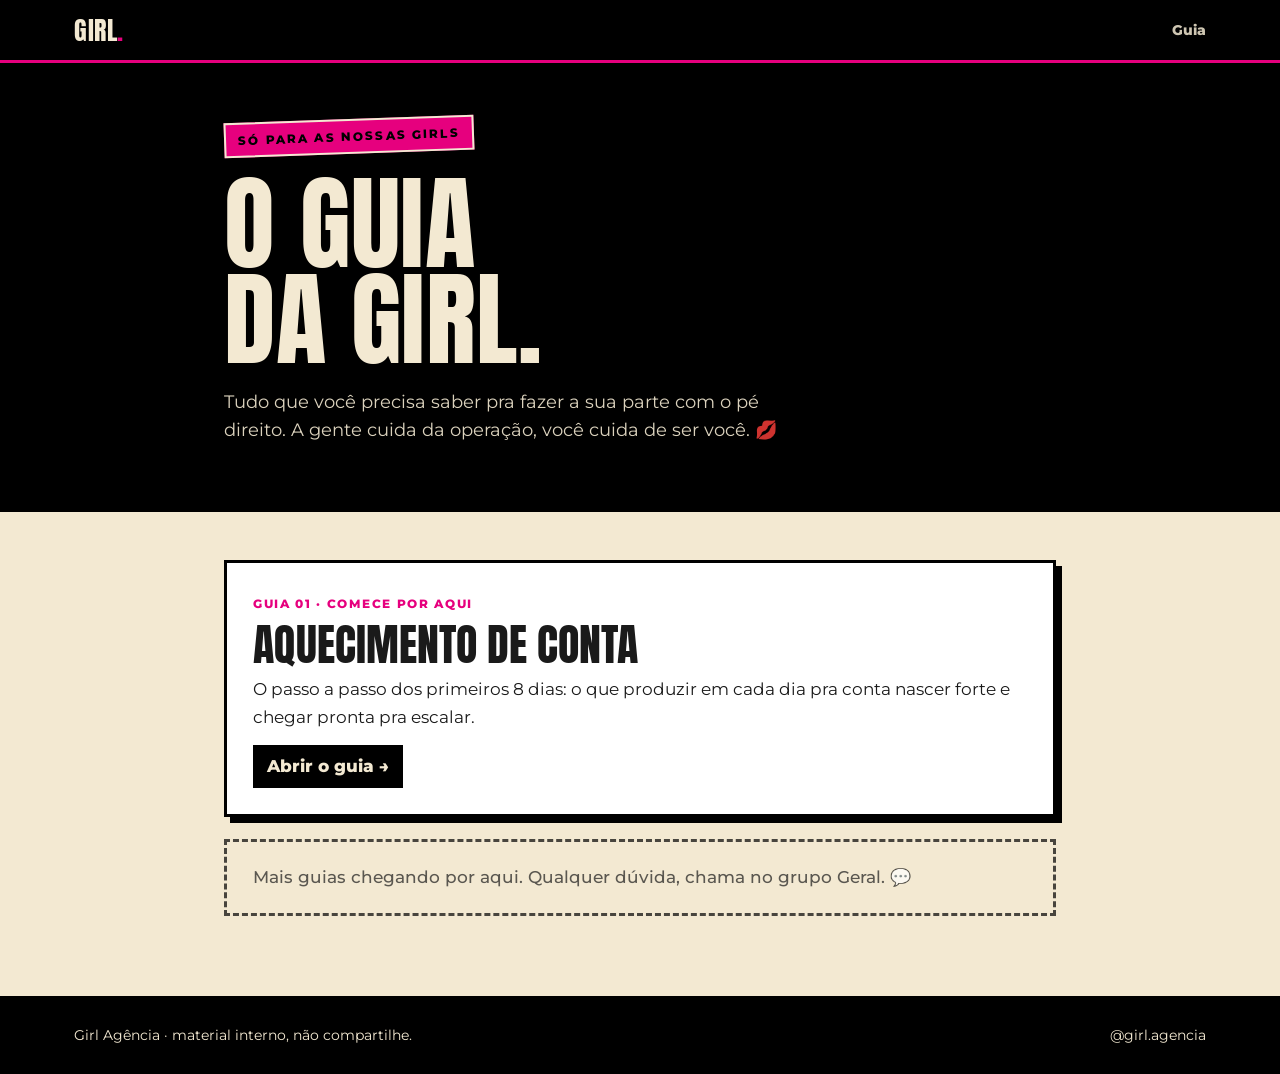
==== guia/index.html @ bbab046f "Cria o guia das modelos com a página de aquecimento de conta Co-Authored-By: Claude Opus 5.5 <norepl" ====
<!DOCTYPE html>
<html lang="pt-BR">
<head>
<meta charset="UTF-8">
<meta name="viewport" content="width=device-width, initial-scale=1">
<title>Guia da Girl</title>
<meta name="description" content="Material exclusivo para as modelos da Girl Agência.">
<meta name="robots" content="noindex, nofollow">
<link rel="preconnect" href="https://fonts.googleapis.com">
<link rel="preconnect" href="https://fonts.gstatic.com" crossorigin>
<link href="https://fonts.googleapis.com/css2?family=Anton&family=Montserrat:wght@400;500;700;800&display=swap" rel="stylesheet">
<link rel="stylesheet" href="/guia/guia.css">
</head>
<body>

<header class="topo">
  <div class="container">
    <a class="marca" href="/" aria-label="Girl Agência, início">GIRL<span>.</span></a>
    <div class="migalha"><b>Guia</b></div>
  </div>
</header>

<section class="capa">
  <div class="container">
    <span class="selo">Só para as nossas Girls</span>
    <h1><span class="z">O guia<br>da Girl.</span><span class="eco" aria-hidden="true">O guia<br>da Girl.</span></h1>
    <p class="sub">Tudo que você precisa saber pra fazer a sua parte com o pé direito. A gente cuida da operação, você cuida de ser você. 💋</p>
  </div>
</section>

<main>
  <div class="container">
    <div class="cards">
      <a class="card" href="/guia/aquecimento/">
        <span class="tag">Guia 01 · Comece por aqui</span>
        <h2>Aquecimento de conta</h2>
        <p>O passo a passo dos primeiros 8 dias: o que produzir em cada dia pra conta nascer forte e chegar pronta pra escalar.</p>
        <span class="ir">Abrir o guia →</span>
      </a>
      <div class="card em-breve">Mais guias chegando por aqui. Qualquer dúvida, chama no grupo Geral. 💬</div>
    </div>
  </div>
</main>

<footer>
  <div class="container">
    <span>Girl Agência · material interno, não compartilhe.</span>
    <a href="https://instagram.com/girl.agencia" target="_blank" rel="noopener">@girl.agencia</a>
  </div>
</footer>

</body>
</html>
---- guia/guia.css ----
:root{
  --preto:#000000;
  --rosa:#E6007E;
  --azul:#1F3BFF;
  --creme:#F3E9D2;
  --creme-escuro:#E4D6B8;
  --tinta:#1A1A1A;
  --display:'Anton', Impact, 'Arial Narrow', sans-serif;
  --texto:'Montserrat', system-ui, sans-serif;
  --largura:880px;
}
*{box-sizing:border-box;margin:0;padding:0}
html{scroll-behavior:smooth}
body{background:var(--creme);color:var(--tinta);font-family:var(--texto);font-size:17px;line-height:1.6;-webkit-font-smoothing:antialiased;overflow-x:hidden}
a{color:inherit}
:focus-visible{outline:3px solid var(--azul);outline-offset:3px}
body::before{content:"";position:fixed;inset:0;pointer-events:none;z-index:50;opacity:.07;
  background-image:radial-gradient(var(--preto) .6px, transparent .7px);background-size:4px 4px;mix-blend-mode:multiply}

.container{width:100%;max-width:var(--largura);margin:0 auto;padding:0 24px}
@media (max-width:600px){.container{padding:0 16px}}

/* topo */
.topo{position:sticky;top:0;z-index:40;background:var(--preto);color:var(--creme);border-bottom:3px solid var(--rosa)}
.topo .container{display:flex;align-items:center;justify-content:space-between;height:60px;max-width:1180px}
.marca{font-family:var(--display);font-size:26px;letter-spacing:.5px;text-decoration:none;line-height:1}
.marca span{color:var(--rosa)}
.migalha{font-size:14px;font-weight:500;opacity:.85;display:flex;gap:8px;align-items:center;min-width:0}
.migalha a{text-decoration:none}
.migalha a:hover{color:var(--rosa)}
.migalha b{font-weight:800;white-space:nowrap;overflow:hidden;text-overflow:ellipsis}

/* cabeçalho da página */
.capa{background:var(--preto);color:var(--creme);padding:56px 0 64px;border-bottom:3px solid var(--preto);position:relative;overflow:hidden}
.selo{display:inline-block;font-weight:800;font-size:12px;letter-spacing:.18em;text-transform:uppercase;color:var(--preto);background:var(--rosa);padding:6px 12px;border:2px solid var(--creme);transform:rotate(-2deg);margin-bottom:22px}
.capa h1{font-family:var(--display);font-weight:400;text-transform:uppercase;line-height:.92;font-size:clamp(46px,11vw,104px);letter-spacing:.5px;position:relative}
.capa h1 .eco{position:absolute;inset:0;color:var(--rosa);transform:translate(5px,4px);z-index:-1;pointer-events:none}
.capa h1 span.z{position:relative;z-index:1}
.capa p.sub{margin-top:20px;font-size:18px;max-width:560px;opacity:.9}

/* blocos */
main{padding:48px 0 80px}
.bloco{background:#fff;border:3px solid var(--preto);box-shadow:6px 6px 0 var(--preto);padding:28px;margin-bottom:28px}
@media (max-width:600px){.bloco{padding:20px;box-shadow:4px 4px 0 var(--preto)}}
.bloco h2{font-family:var(--display);font-weight:400;text-transform:uppercase;font-size:clamp(28px,6vw,40px);line-height:1;margin-bottom:16px}
.bloco p + p{margin-top:12px}
.bloco--rosa{background:var(--rosa);color:var(--creme)}
.bloco--azul{background:var(--azul);color:var(--creme)}

.regras{list-style:none;counter-reset:r;display:grid;gap:14px}
.regras li{counter-increment:r;display:grid;grid-template-columns:44px minmax(0,1fr);gap:14px;align-items:start}
.regras li::before{content:counter(r);font-family:var(--display);font-size:24px;line-height:44px;text-align:center;width:44px;height:44px;background:var(--preto);color:var(--creme)}
.regras b{font-weight:800}

.dica{font-size:15px;background:var(--creme);border-left:5px solid var(--rosa);padding:12px 16px;margin-top:16px}

/* cards do índice */
.cards{display:grid;gap:22px}
.card{display:block;text-decoration:none;background:#fff;border:3px solid var(--preto);box-shadow:6px 6px 0 var(--preto);padding:26px;transition:transform .12s ease, box-shadow .12s ease}
.card:hover{transform:translate(2px,2px);box-shadow:4px 4px 0 var(--preto)}
.card .tag{font-size:12px;font-weight:800;letter-spacing:.14em;text-transform:uppercase;color:var(--rosa)}
.card h2{font-family:var(--display);font-weight:400;text-transform:uppercase;font-size:clamp(30px,7vw,44px);line-height:1;margin:6px 0 10px}
.card .ir{display:inline-block;margin-top:14px;font-weight:800;background:var(--preto);color:var(--creme);padding:8px 14px}
.em-breve{border-style:dashed;box-shadow:none;background:transparent;opacity:.7;padding:22px 26px;font-weight:500}

/* fases */
.fases{display:grid;grid-template-columns:repeat(3,minmax(0,1fr));gap:12px;margin-top:6px}
@media (max-width:640px){.fases{grid-template-columns:minmax(0,1fr)}}
.fase{border:3px solid var(--preto);padding:16px;background:var(--creme)}
.fase small{font-weight:800;font-size:12px;letter-spacing:.12em;text-transform:uppercase;color:var(--rosa)}
.fase h3{font-family:var(--display);font-weight:400;text-transform:uppercase;font-size:26px;line-height:1;margin:4px 0 6px}
.fase p{font-size:15px}

/* progresso */
.progresso{position:sticky;top:60px;z-index:30;background:var(--creme);border-bottom:3px solid var(--preto)}
.progresso .container{display:flex;align-items:center;gap:14px;height:52px}
.barra{flex:1;height:14px;border:2px solid var(--preto);background:#fff;position:relative}
.barra i{position:absolute;inset:0 auto 0 0;width:0;background:var(--rosa);transition:width .3s ease}
.progresso span{font-weight:800;font-size:14px;white-space:nowrap}

/* dias */
.dia{background:#fff;border:3px solid var(--preto);box-shadow:6px 6px 0 var(--preto);margin-bottom:22px;transition:background-color .2s ease}
@media (max-width:600px){.dia{box-shadow:4px 4px 0 var(--preto)}}
.dia header{display:grid;grid-template-columns:auto minmax(0,1fr);gap:16px;align-items:center;padding:18px 22px;border-bottom:3px solid var(--preto)}
.dia .num{font-family:var(--display);font-size:44px;line-height:1;background:var(--preto);color:var(--creme);padding:6px 12px;min-width:74px;text-align:center}
.dia .fase-tag{font-size:12px;font-weight:800;letter-spacing:.12em;text-transform:uppercase;color:var(--rosa)}
.dia h3{font-size:20px;font-weight:800;line-height:1.25}
.dia .corpo{padding:18px 22px 22px}
.dia .corpo > p{font-size:15px;margin-bottom:12px}
.tarefas{list-style:none;display:grid;gap:10px}
.tarefas label{display:grid;grid-template-columns:28px minmax(0,1fr);gap:12px;align-items:start;cursor:pointer;font-weight:500}
.tarefas input{appearance:none;-webkit-appearance:none;width:28px;height:28px;border:3px solid var(--preto);background:#fff;cursor:pointer;display:grid;place-content:center;margin-top:-1px}
.tarefas input::after{content:"";width:12px;height:7px;border-left:4px solid var(--creme);border-bottom:4px solid var(--creme);transform:rotate(-45deg) translate(1px,-1px);opacity:0}
.tarefas input:checked{background:var(--rosa)}
.tarefas input:checked::after{opacity:1}
.tarefas input:checked + span{text-decoration:line-through;opacity:.55}
.tarefas small{display:block;font-weight:400;font-size:14px;opacity:.75}
.dia.feito{background:var(--creme-escuro)}
.dia.feito .num{background:var(--rosa)}

/* destaques */
.destaques{display:grid;grid-template-columns:repeat(4,minmax(0,1fr));gap:12px;margin-top:6px}
@media (max-width:700px){.destaques{grid-template-columns:repeat(2,minmax(0,1fr))}}
.destaque{text-align:center}
.destaque .bola{width:72px;height:72px;margin:0 auto 8px;border-radius:50%;border:3px solid var(--preto);display:grid;place-items:center;font-size:30px;background:var(--creme)}
.destaque b{display:block;font-weight:800}
.destaque span{font-size:14px;opacity:.8}

.zerar{font-family:var(--texto);font-weight:800;font-size:14px;background:transparent;border:2px solid var(--preto);padding:8px 14px;cursor:pointer}
.zerar:hover{background:var(--preto);color:var(--creme)}

footer{background:var(--preto);color:var(--creme);padding:28px 0;font-size:14px}
footer .container{display:flex;justify-content:space-between;gap:16px;flex-wrap:wrap;max-width:1180px}
footer a{text-decoration:none}
footer a:hover{color:var(--rosa)}
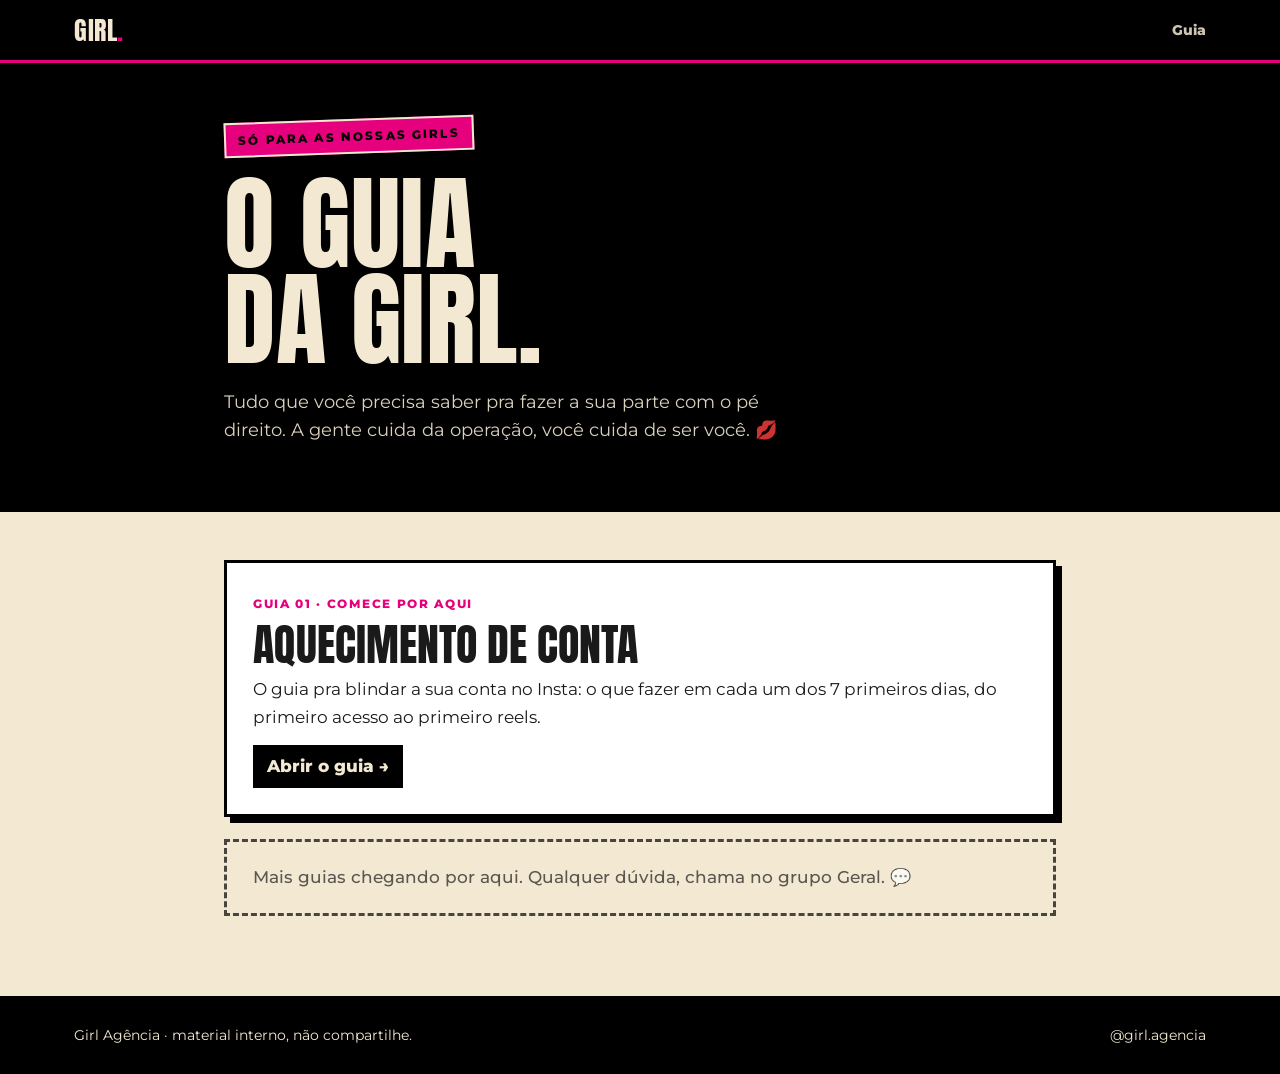
==== commit 717276b0: "Atualiza o guia de aquecimento com a rotina de 7 dias para blindar a conta Co-Authored-By: Claude Op" ====
--- a/guia/index.html
+++ b/guia/index.html
@@ -34,7 +34,7 @@
       <a class="card" href="/guia/aquecimento/">
         <span class="tag">Guia 01 · Comece por aqui</span>
         <h2>Aquecimento de conta</h2>
-        <p>O passo a passo dos primeiros 8 dias: o que produzir em cada dia pra conta nascer forte e chegar pronta pra escalar.</p>
+        <p>O guia pra blindar a sua conta no Insta: o que fazer em cada um dos 7 primeiros dias, do primeiro acesso ao primeiro reels.</p>
         <span class="ir">Abrir o guia →</span>
       </a>
       <div class="card em-breve">Mais guias chegando por aqui. Qualquer dúvida, chama no grupo Geral. 💬</div>
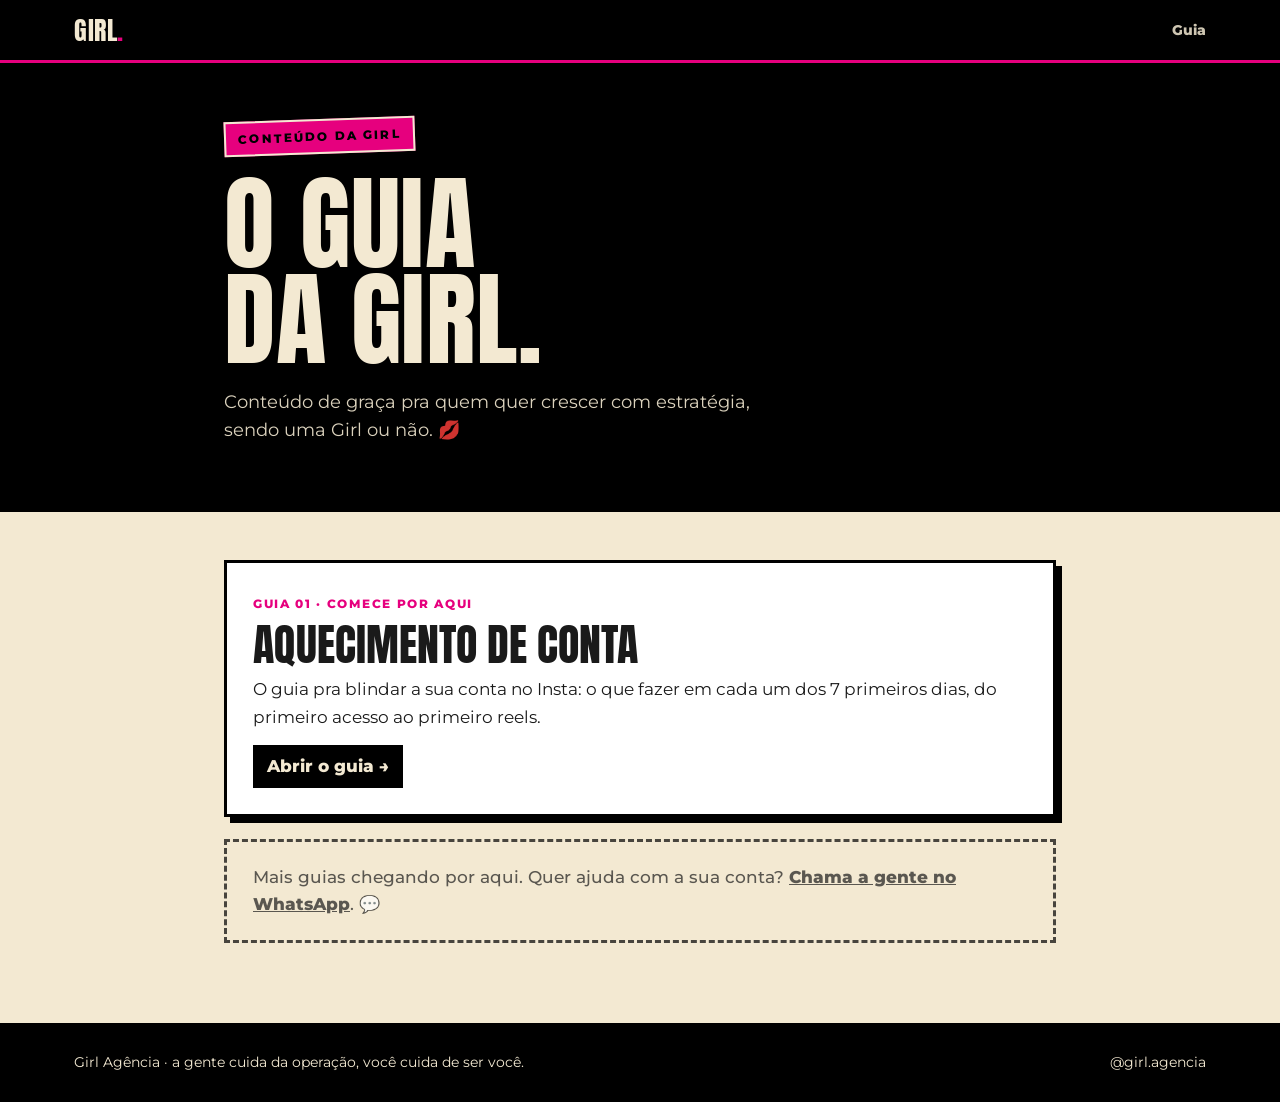
==== commit f3834d36: "Adiciona a seção Guias na página principal e abre os guias ao público Co-Authored-By: Claude Opus 5." ====
--- a/guia/index.html
+++ b/guia/index.html
@@ -5,7 +5,6 @@
 <meta name="viewport" content="width=device-width, initial-scale=1">
 <title>Guia da Girl</title>
 <meta name="description" content="Material exclusivo para as modelos da Girl Agência.">
-<meta name="robots" content="noindex, nofollow">
 <link rel="preconnect" href="https://fonts.googleapis.com">
 <link rel="preconnect" href="https://fonts.gstatic.com" crossorigin>
 <link href="https://fonts.googleapis.com/css2?family=Anton&family=Montserrat:wght@400;500;700;800&display=swap" rel="stylesheet">
@@ -22,9 +21,9 @@
 
 <section class="capa">
   <div class="container">
-    <span class="selo">Só para as nossas Girls</span>
+    <span class="selo">Conteúdo da Girl</span>
     <h1><span class="z">O guia<br>da Girl.</span><span class="eco" aria-hidden="true">O guia<br>da Girl.</span></h1>
-    <p class="sub">Tudo que você precisa saber pra fazer a sua parte com o pé direito. A gente cuida da operação, você cuida de ser você. 💋</p>
+    <p class="sub">Conteúdo de graça pra quem quer crescer com estratégia, sendo uma Girl ou não. 💋</p>
   </div>
 </section>
 
@@ -37,14 +36,14 @@
         <p>O guia pra blindar a sua conta no Insta: o que fazer em cada um dos 7 primeiros dias, do primeiro acesso ao primeiro reels.</p>
         <span class="ir">Abrir o guia →</span>
       </a>
-      <div class="card em-breve">Mais guias chegando por aqui. Qualquer dúvida, chama no grupo Geral. 💬</div>
+      <div class="card em-breve">Mais guias chegando por aqui. Quer ajuda com a sua conta? <a href="https://wa.me/557192926937?text=Oi!%20Vim%20pelo%20guia%20da%20Girl%20%E2%9C%A8" target="_blank" rel="noopener" style="font-weight:800">Chama a gente no WhatsApp</a>. 💬</div>
     </div>
   </div>
 </main>
 
 <footer>
   <div class="container">
-    <span>Girl Agência · material interno, não compartilhe.</span>
+    <span>Girl Agência · a gente cuida da operação, você cuida de ser você.</span>
     <a href="https://instagram.com/girl.agencia" target="_blank" rel="noopener">@girl.agencia</a>
   </div>
 </footer>
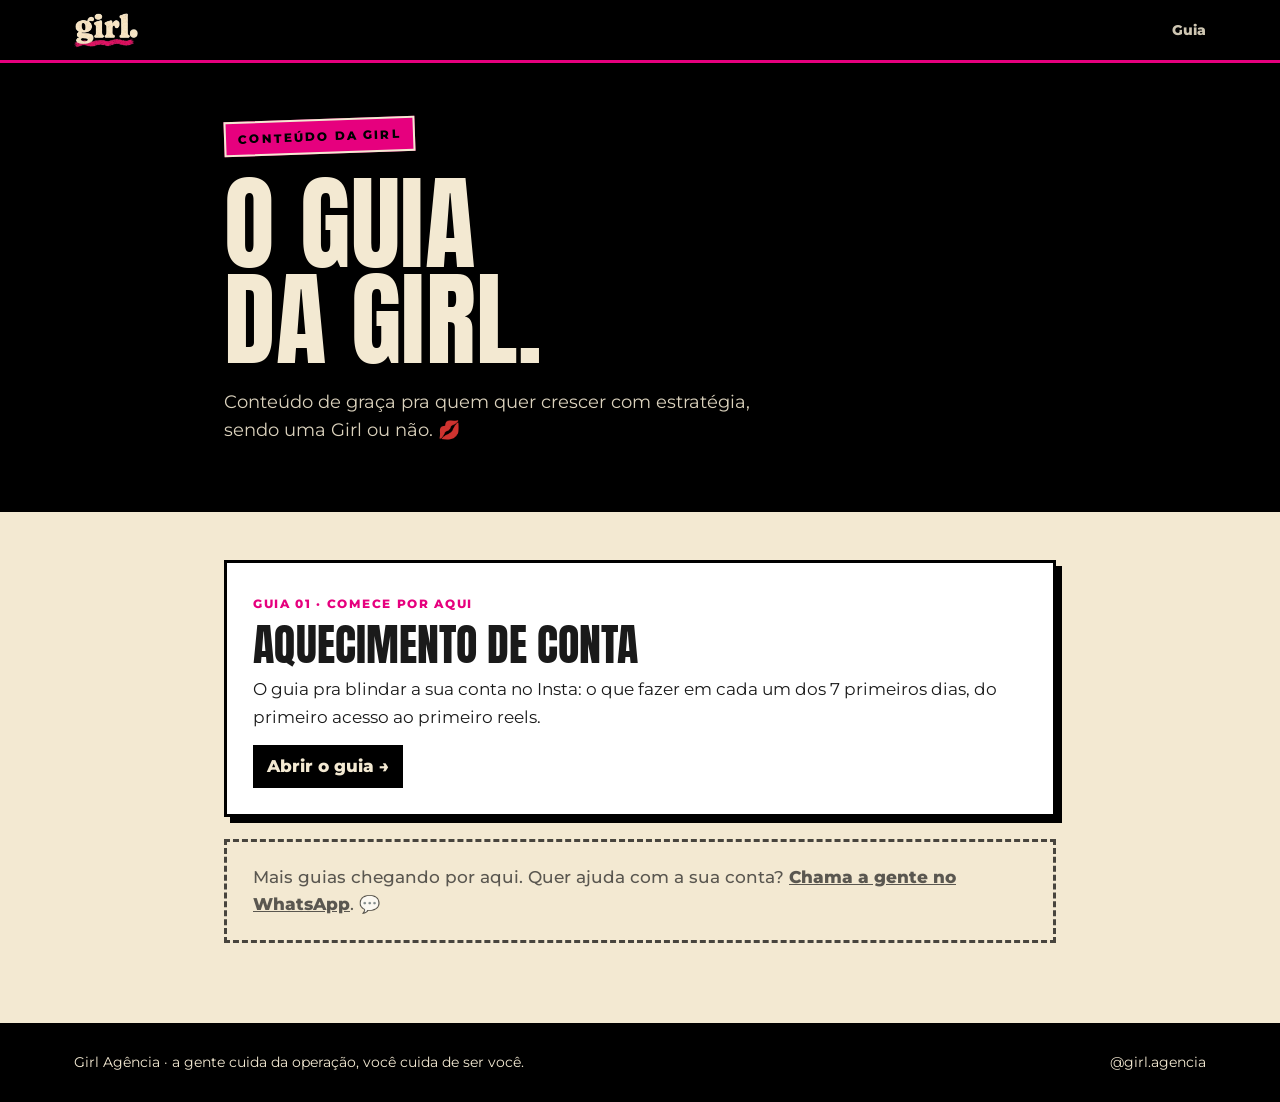
==== commit cd254473: "Usa o logo girl. em imagem (fundo transparente) no topo, rodapé e guias Co-Authored-By: Claude Opus " ====
--- a/guia/index.html
+++ b/guia/index.html
@@ -14,7 +14,7 @@
 
 <header class="topo">
   <div class="container">
-    <a class="marca" href="/" aria-label="Girl Agência, início">GIRL<span>.</span></a>
+    <a class="marca" href="/" aria-label="Girl Agência, início"><img src="/img/girl-logo-creme.webp" alt="girl." width="480" height="264" style="height:36px;width:auto;display:block"></a>
     <div class="migalha"><b>Guia</b></div>
   </div>
 </header>
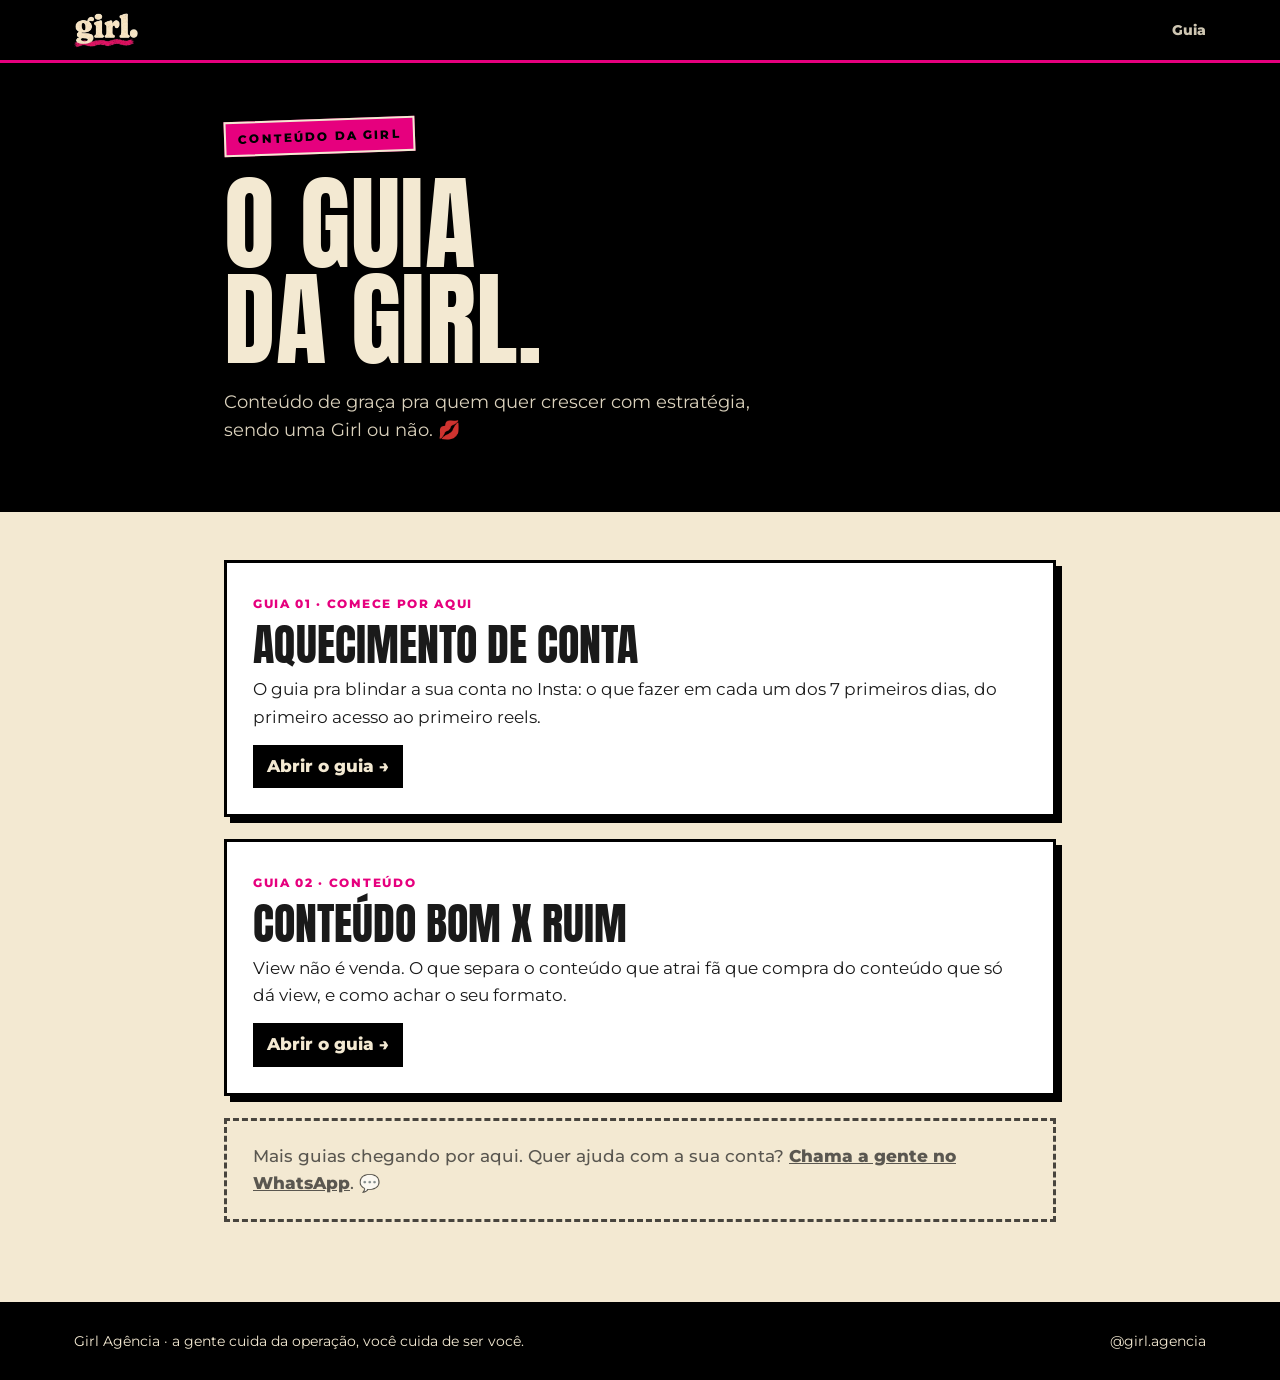
==== commit 34b9df77: "Cria o guia 02: conteúdo bom x ruim, e adiciona na home e no índice de guias Co-Authored-By: Claude " ====
--- a/guia/index.html
+++ b/guia/index.html
@@ -36,6 +36,12 @@
         <p>O guia pra blindar a sua conta no Insta: o que fazer em cada um dos 7 primeiros dias, do primeiro acesso ao primeiro reels.</p>
         <span class="ir">Abrir o guia →</span>
       </a>
+      <a class="card" href="/guia/conteudo/">
+        <span class="tag">Guia 02 · Conteúdo</span>
+        <h2>Conteúdo bom x ruim</h2>
+        <p>View não é venda. O que separa o conteúdo que atrai fã que compra do conteúdo que só dá view, e como achar o seu formato.</p>
+        <span class="ir">Abrir o guia →</span>
+      </a>
       <div class="card em-breve">Mais guias chegando por aqui. Quer ajuda com a sua conta? <a href="https://wa.me/557192926937?text=Oi!%20Vim%20pelo%20guia%20da%20Girl%20%E2%9C%A8" target="_blank" rel="noopener" style="font-weight:800">Chama a gente no WhatsApp</a>. 💬</div>
     </div>
   </div>
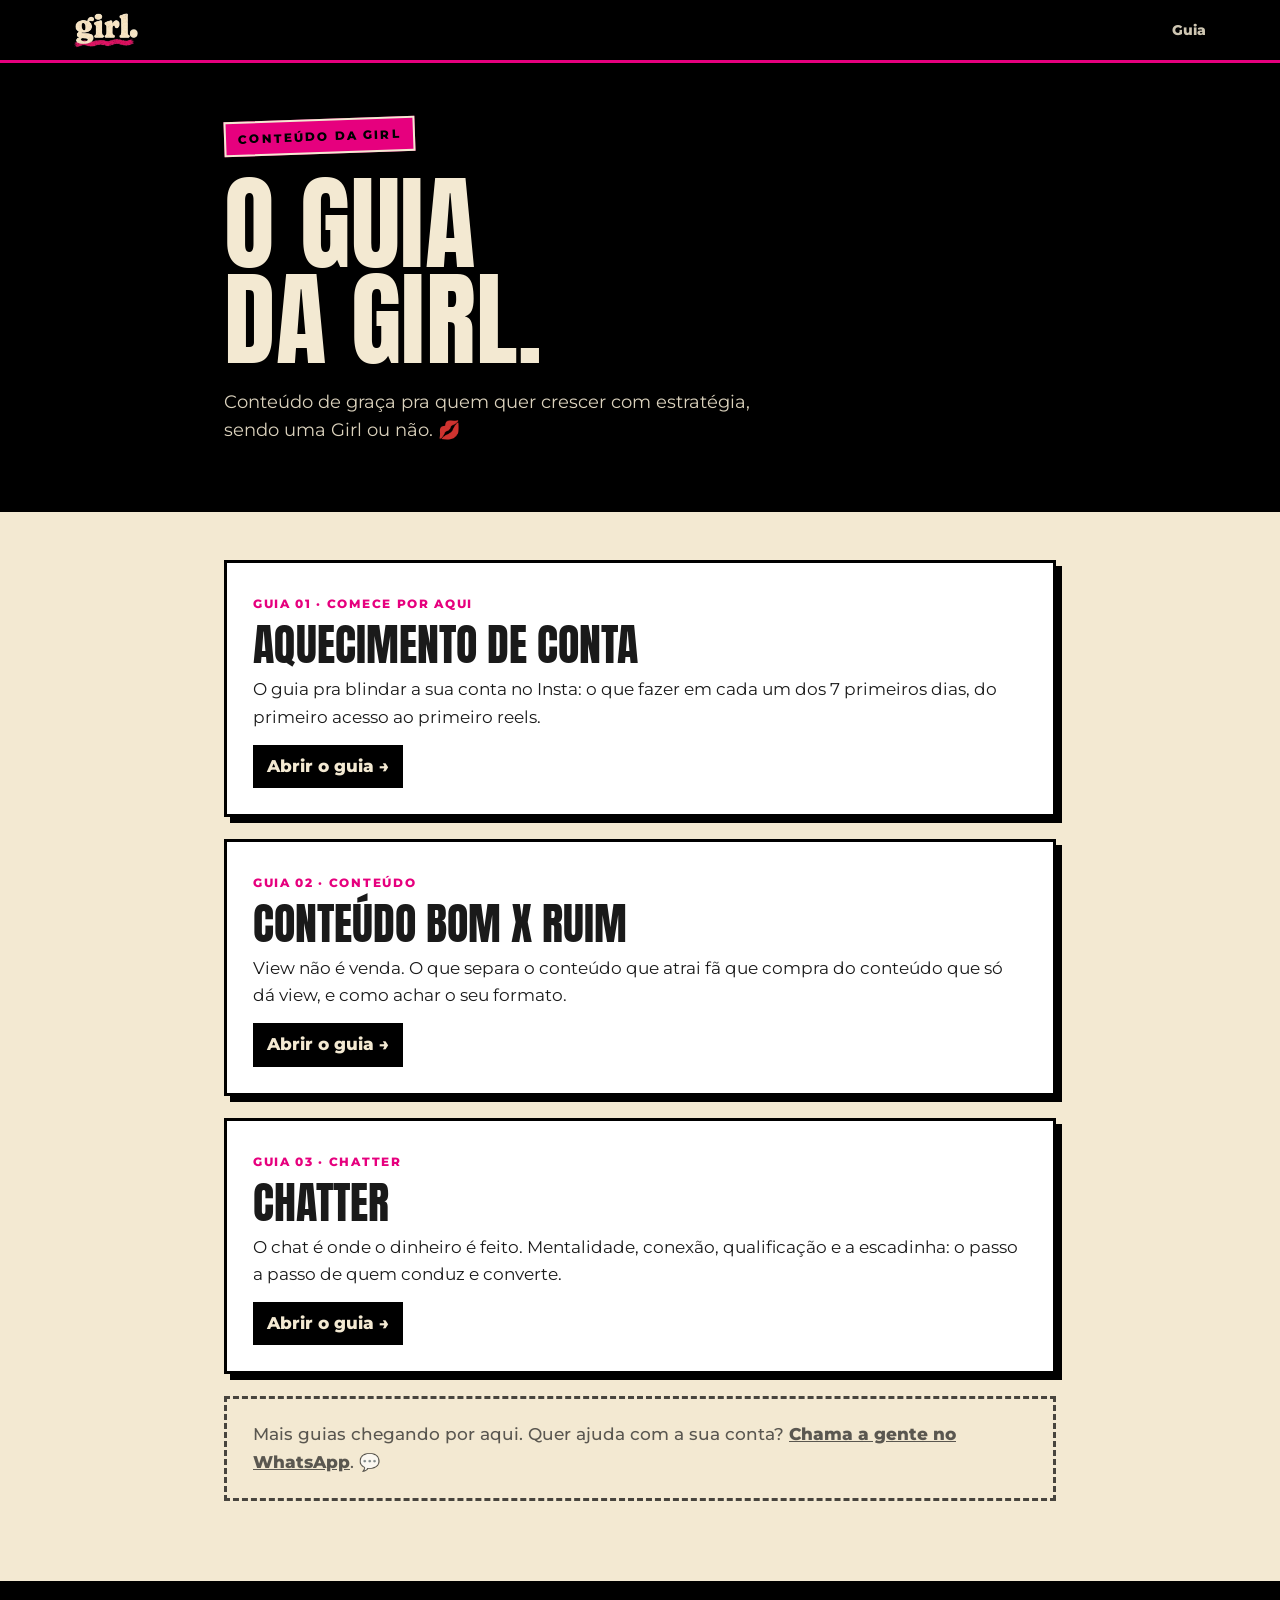
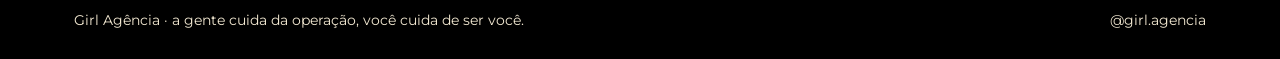
==== commit 38cae83a: "Adiciona Guia 03 — Chatter (mentalidade, conexão, qualificação, escadinha) Co-Authored-By: Claude Op" ====
--- a/guia/index.html
+++ b/guia/index.html
@@ -42,6 +42,12 @@
         <p>View não é venda. O que separa o conteúdo que atrai fã que compra do conteúdo que só dá view, e como achar o seu formato.</p>
         <span class="ir">Abrir o guia →</span>
       </a>
+      <a class="card" href="/guia/chatter/">
+        <span class="tag">Guia 03 · Chatter</span>
+        <h2>Chatter</h2>
+        <p>O chat é onde o dinheiro é feito. Mentalidade, conexão, qualificação e a escadinha: o passo a passo de quem conduz e converte.</p>
+        <span class="ir">Abrir o guia →</span>
+      </a>
       <div class="card em-breve">Mais guias chegando por aqui. Quer ajuda com a sua conta? <a href="https://wa.me/557192926937?text=Oi!%20Vim%20pelo%20guia%20da%20Girl%20%E2%9C%A8" target="_blank" rel="noopener" style="font-weight:800">Chama a gente no WhatsApp</a>. 💬</div>
     </div>
   </div>
